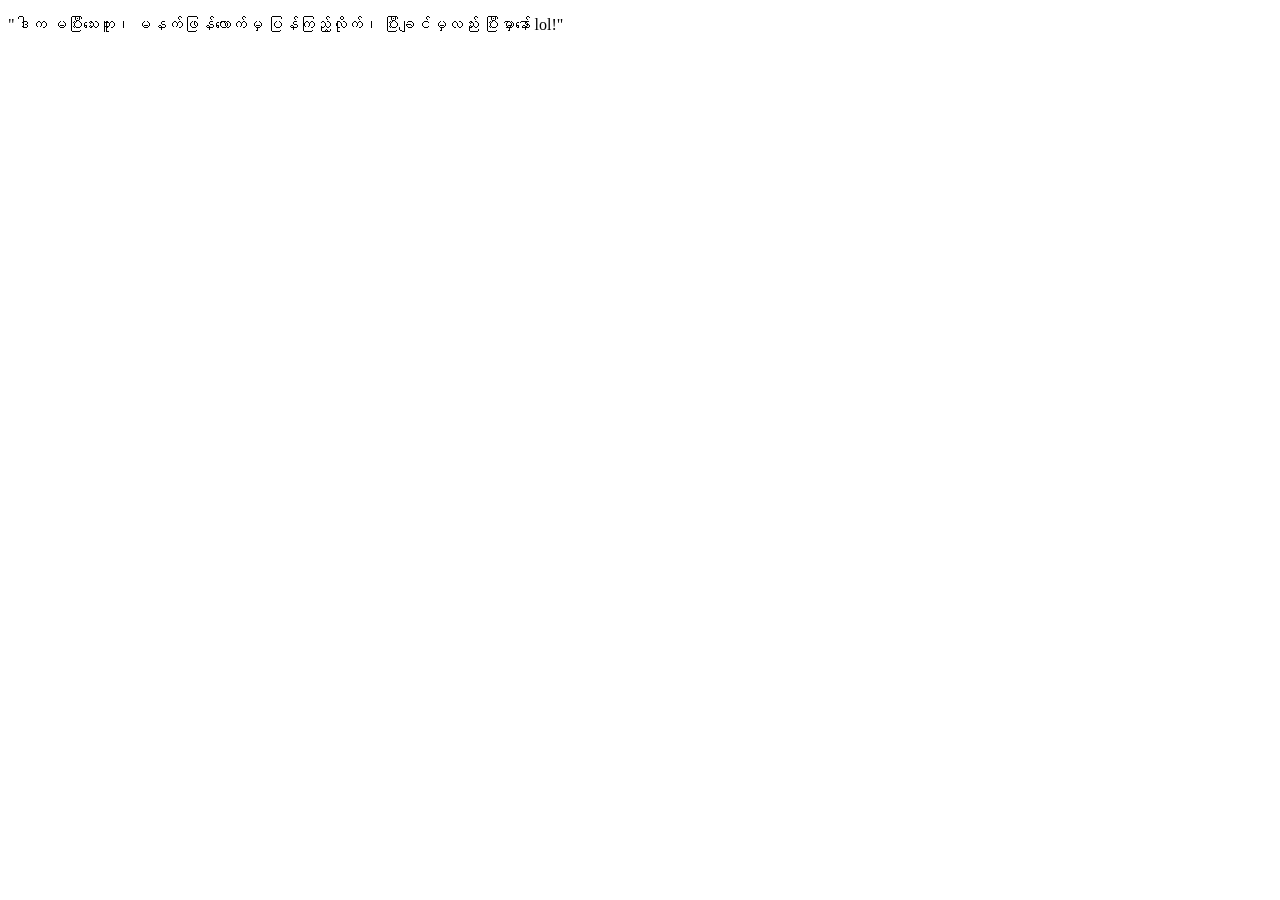
==== father.html @ 072a685b "s" ====
<!DOCTYPE html>
<html lang="en">
<head>
    <meta charset="UTF-8">
    <meta name="viewport" content="width=device-width, initial-scale=1.0">
    <title>Document</title>
</head>
<body>
    <p>"ဒါက မပြီးသေးဘူး၊ မနက်ဖြန်လောက်မှ ပြန်ကြည့်လိုက်၊ ပြီးချင်မှလည်း ပြီးမှာနော် lol!"</p>
</body>
</html>
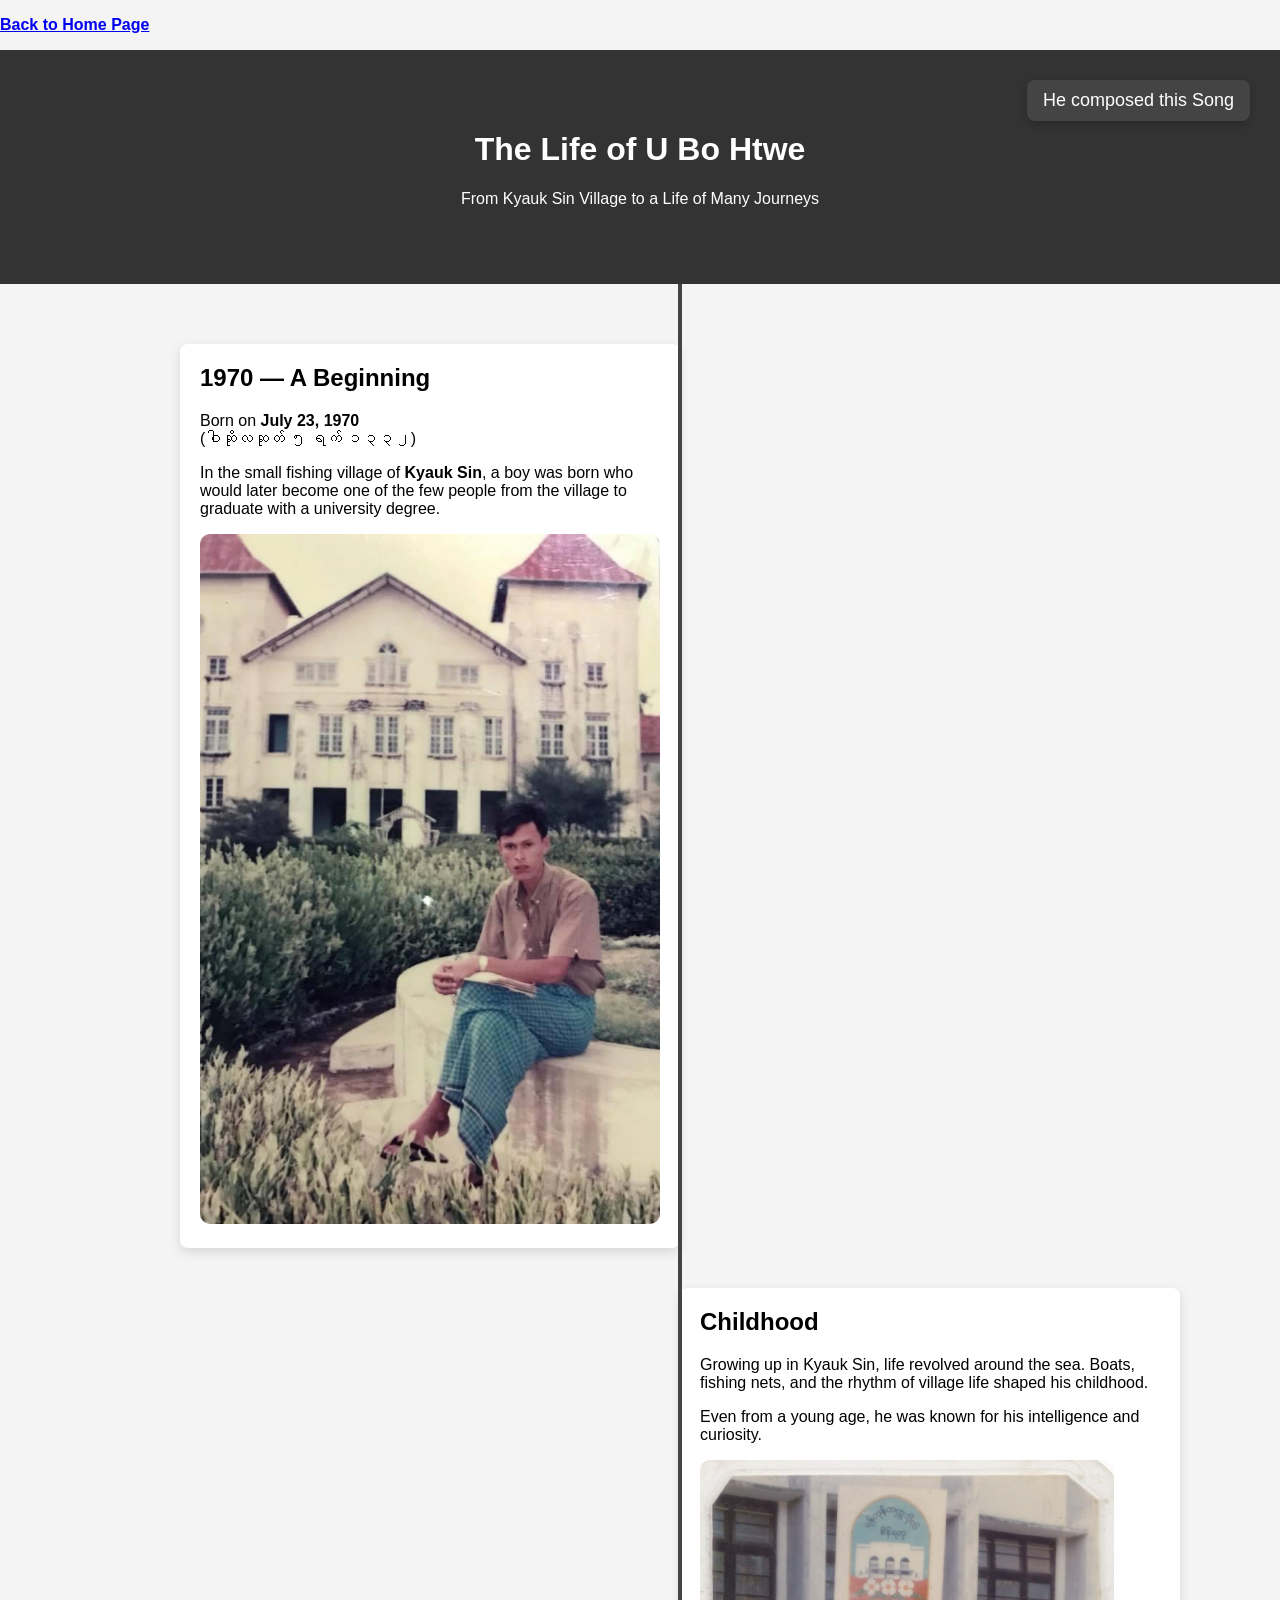
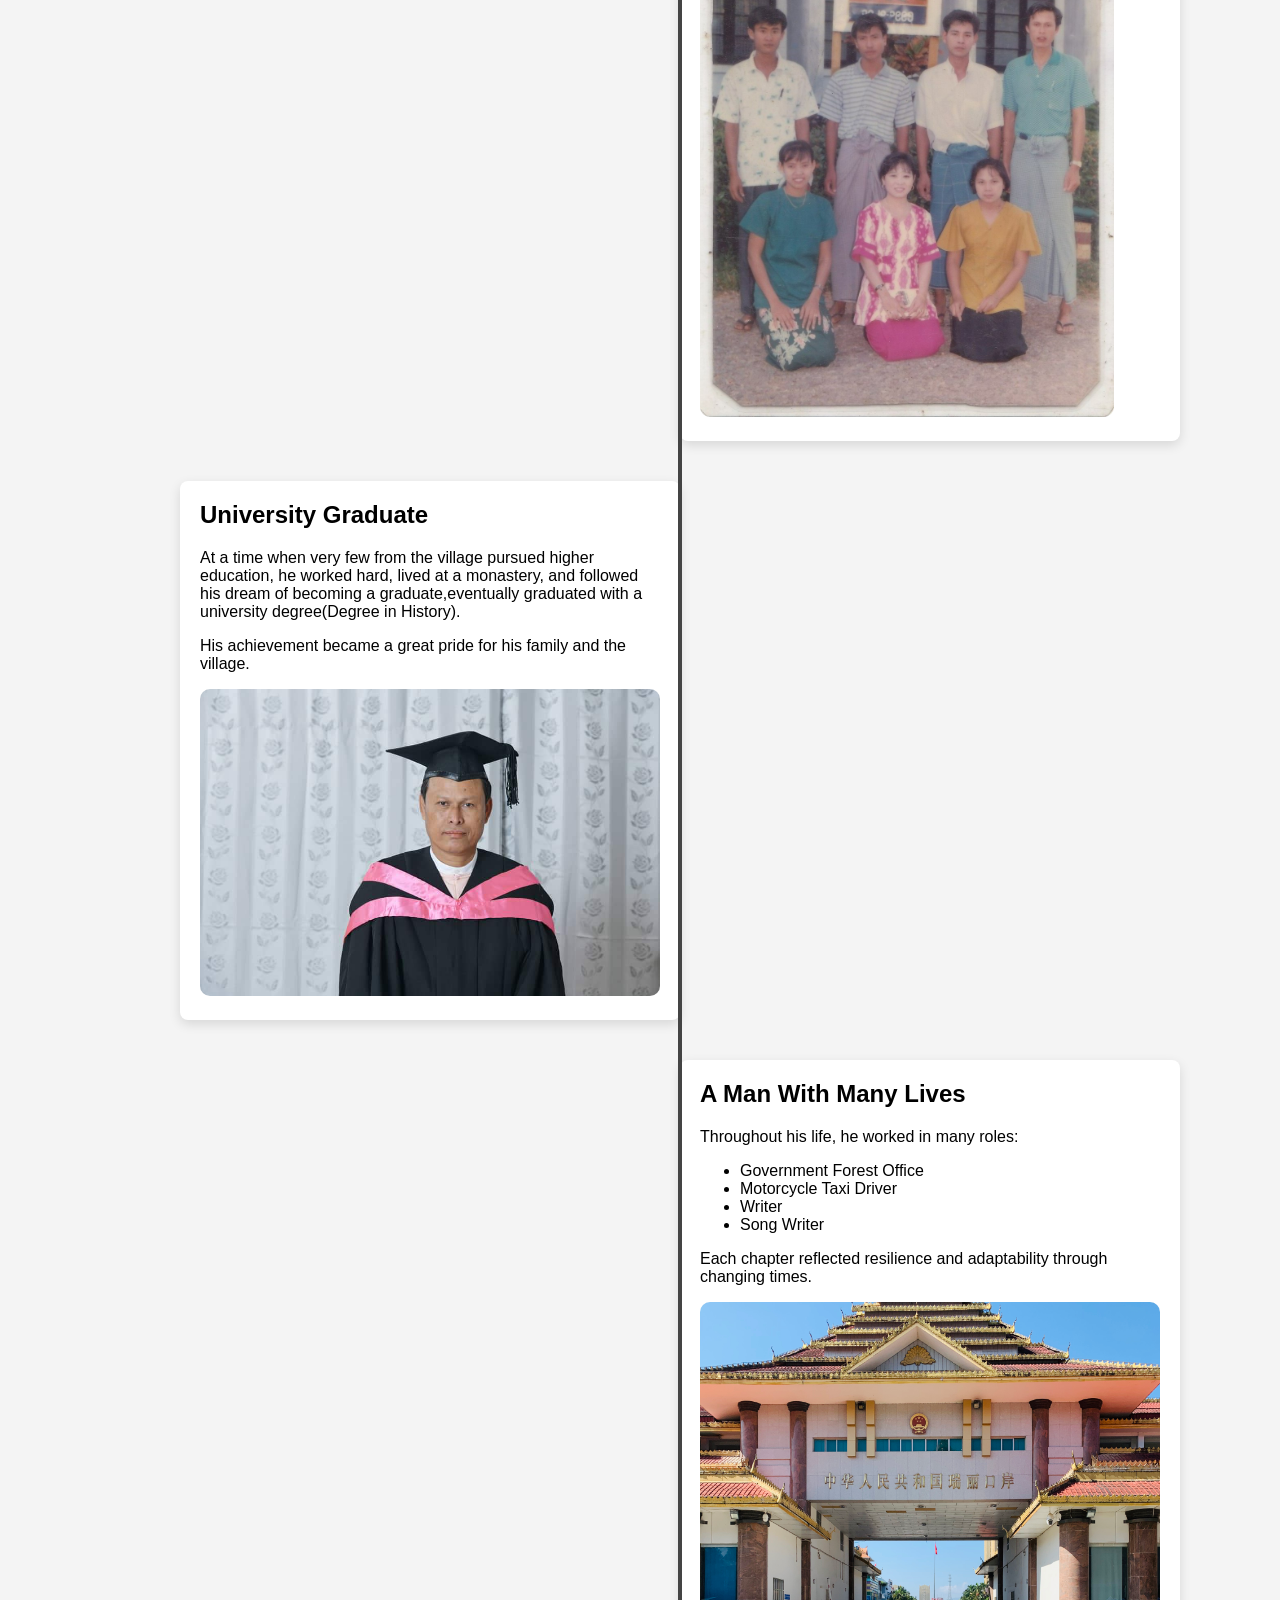
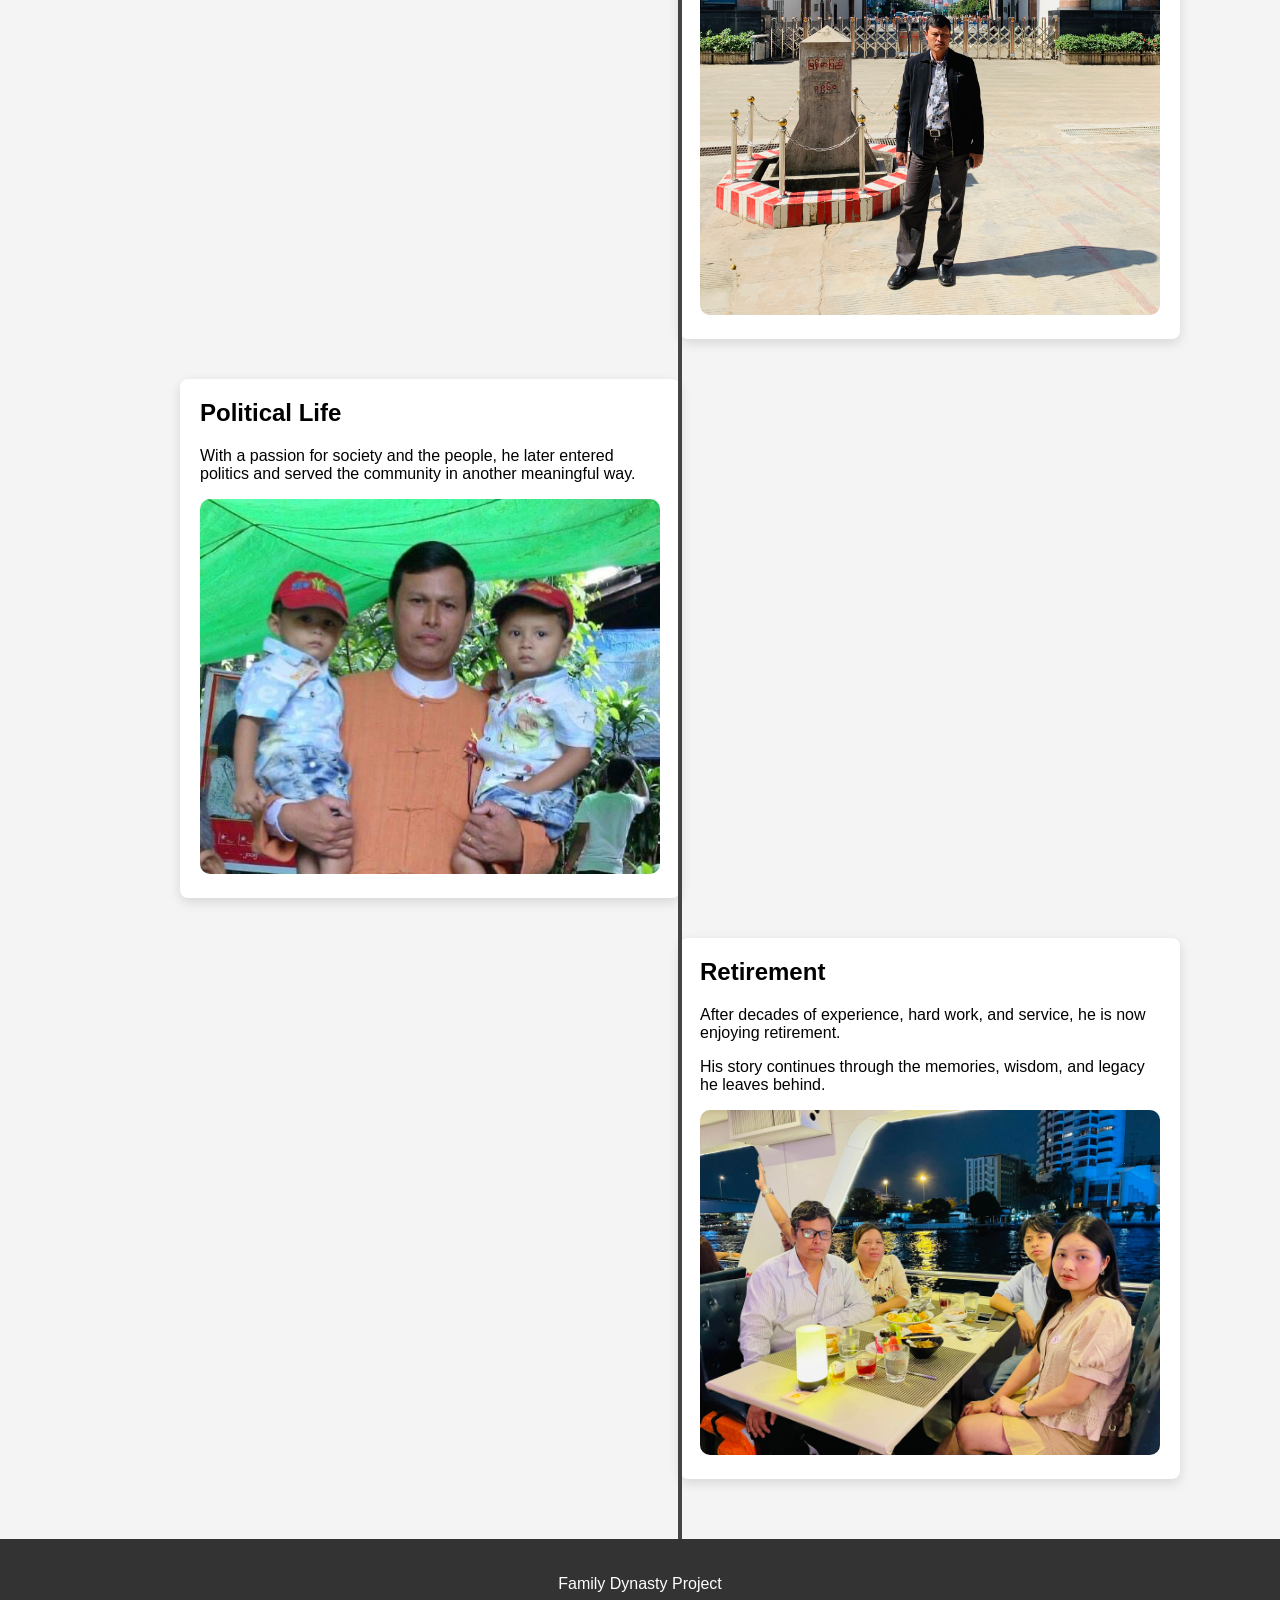
==== commit 28b64922: "Dad Page Done" ====
--- a/father.html
+++ b/father.html
@@ -1,11 +1,185 @@
 <!DOCTYPE html>
 <html lang="en">
 <head>
+<meta charset="UTF-8">
+<meta name="viewport" content="width=device-width, initial-scale=1.0">
+<p style="display: block;"><b><a href="index.html">Back to Home Page</a></b></p>
+
+<div id="google_translate_element"></div>
     <meta charset="UTF-8">
     <meta name="viewport" content="width=device-width, initial-scale=1.0">
-    <title>Document</title>
+
+<title>U Bo Htwe | Life Timeline</title>
+
+<link rel="stylesheet" href="father.css">
+
 </head>
+
 <body>
-    <p>"ဒါက မပြီးသေးဘူး၊ မနက်ဖြန်လောက်မှ ပြန်ကြည့်လိုက်၊ ပြီးချင်မှလည်း ပြီးမှာနော် lol!"</p>
+  
+
+<header class="hero">
+    <h1>The Life of U Bo Htwe</h1>
+    <p>From Kyauk Sin Village to a Life of Many Journeys</p>
+</header>
+
+    <button id="musicBtn" onclick="toggleMusic()">He composed this Song</button>
+
+<audio id="bgMusic" loop>
+    <source src="Music/Kha Yaung Lan Moh.mp3" type="audio/mpeg">
+</audio>
+
+<script>
+function googleTranslateElementInit() {
+  new google.translate.TranslateElement(
+    {pageLanguage: 'en', includedLanguages: 'my,en'},
+    'google_translate_element'
+  );
+}
+</script>
+
+<script src="//translate.google.com/translate_a/element.js?cb=googleTranslateElementInit"></script>
+
+<script>
+let music = document.getElementById("bgMusic");
+let btn = document.getElementById("musicBtn");
+
+function toggleMusic(){
+    if(music.paused){
+        music.play();
+        btn.innerHTML = "🔇 Stop Music";
+    } else {
+        music.pause();
+        btn.innerHTML = "🎵 Play Music";
+    }
+}
+</script>
+<section class="timeline">
+
+<!-- Birth -->
+<div class="container left">
+    <div class="content">
+        <h2>1970 — A Beginning</h2>
+        <p>
+        Born on <b>July 23, 1970</b><br>
+        (ဝါဆိုလဆုတ် ၅ ရက် ၁၃၃၂)
+        </p>
+        <p>
+        In the small fishing village of <b>Kyauk Sin</b>, a boy was born who
+        would later become one of the few people from the village to graduate
+        with a university degree.
+        </p>
+        <img src="Pics/IMG_2730.JPG" alt="U Bo Htwe as a child" style="width: 100%; height: auto; border-radius: 10px;">
+    </div>
+</div>
+
+<!-- Childhood -->
+<div class="container right">
+    <div class="content">
+        <h2>Childhood</h2>
+        <p>
+        Growing up in Kyauk Sin, life revolved around the sea.
+        Boats, fishing nets, and the rhythm of village life shaped his childhood.
+        </p>
+        <p>
+        Even from a young age, he was known for his intelligence and curiosity.
+        </p>
+        <img src="Pics/IMG_0004.jpg" alt="U Bo Htwe as a child" style="width: 90%; height: auto; border-radius: 10px; ">
+    </div>
+</div>
+
+<!-- Education -->
+<div class="container left">
+    <div class="content">
+        <h2>University Graduate</h2>
+        <p>
+        At a time when very few from the village pursued higher education,
+        he worked hard, lived at a monastery, and followed his dream of becoming a graduate,eventually graduated with a university degree(Degree in History).
+        </p>
+        <p>
+        His achievement became a great pride for his family and the village.
+        </p>
+        <img src="Pics/IMG_8069.JPG" alt="U Bo Htwe with his university degree" style="width: 100%; height: auto; border-radius: 10px;  ">
+    </div>
+</div>
+
+<!-- Many Roles -->
+<div class="container right">
+    <div class="content">
+        <h2>A Man With Many Lives</h2>
+        <p>Throughout his life, he worked in many roles:</p>
+
+        <ul>
+            <li>Government Forest Office</li>
+            <li>Motorcycle Taxi Driver</li>
+            <li>Writer</li>
+            <li>Song Writer</li>
+        </ul>
+
+        <p>
+        Each chapter reflected resilience and adaptability through changing times.
+        </p>
+
+        <img src="Pics/IMG_6443.jpg" alt="U Bo Htwe in his later years" style="width: 100%; height: auto; border-radius: 10px; ">
+    </div>
+</div>
+
+<!-- Politics -->
+<div class="container left">
+    <div class="content">
+        <h2>Political Life</h2>
+        <p>
+        With a passion for society and the people, he later entered politics
+        and served the community in another meaningful way.
+        </p>
+
+        <img src="Pics/IMG_2747.JPG" alt="U Bo Htwe in politics" style="width: 100%; height: auto; border-radius: 10px; ">
+    </div>
+</div>
+
+<!-- Retirement -->
+<div class="container right">
+    <div class="content">
+        <h2>Retirement</h2>
+        <p>
+        After decades of experience, hard work, and service,
+        he is now enjoying retirement.
+        </p>
+        <p>
+        His story continues through the memories, wisdom,
+        and legacy he leaves behind.
+        </p>
+        <img src="Pics/1f38b6c74c8e0b0c4ea67178cab47a54.jpeg" alt="U Bo Htwe in retirement" style="width: 100%; height: auto; border-radius: 10px;  ">
+    </div>
+</div>
+
+</section>
+
+<footer>
+<p>Family Dynasty Project</p>
+</footer>
+
+  <script>
+
+const timelineItems = document.querySelectorAll(".container");
+
+const observer = new IntersectionObserver((entries) => {
+
+    entries.forEach(entry => {
+
+        if(entry.isIntersecting){
+            entry.target.classList.add("show");
+        }
+
+    });
+
+}, { threshold: 0.2 });
+
+timelineItems.forEach(item => {
+    observer.observe(item);
+});
+
+</script>
+
 </body>
 </html>
--- a/father.css
+++ b/father.css
@@ -0,0 +1,155 @@
+body{
+    margin:0;
+    font-family:Arial, Helvetica, sans-serif;
+    background:#f4f4f4;
+}
+
+/* HERO */
+
+.hero{
+    text-align:center;
+    padding:60px 20px;
+    background:#333;
+    color:white;
+}
+
+/* TIMELINE */
+
+.timeline{
+    position:relative;
+    max-width:1000px;
+    margin:auto;
+    padding:40px 0;
+}
+
+#google_translate_element {
+    
+    position:fixed;
+    top:20px;
+    right:30px;
+    z-index:9999;
+}
+
+
+#musicBtn{
+    position: fixed;
+    top: 80px;   /* below translate bar */
+    right: 30px;
+    font-size: 18px;
+    padding: 10px 16px;
+    border-radius: 8px;
+    border: none;
+    background-color: #444;
+    color: white;
+    cursor: pointer;
+    box-shadow: 0 3px 8px rgba(0,0,0,0.2);
+    z-index: 9999;
+}
+
+#musicBtn:hover{
+    background-color: #222;
+}
+
+
+/* center vertical line */
+
+.timeline::after{
+    content:'';
+    position:absolute;
+    width:4px;
+    background:#444;
+    top:0;
+    bottom:0;
+    left:54%;
+    transform:translateX(-50%);
+}
+
+
+
+.left::after{
+    left:93%;
+}
+
+.right::after{
+    left:7%;
+}
+/* timeline containers */
+
+.container{
+    position:relative;
+    width:50%;
+    padding:20px 40px;
+
+    /* animation */
+    opacity:0;
+    transform:translateY(40px);
+    transition:all 0.8s ease;
+}
+
+/* show animation */
+
+.container.show{
+    opacity:1;
+    transform:translateY(0);
+}
+
+/* left side */
+
+.left{
+    left:0;
+}
+
+/* right side */
+
+.right{
+    left:50%;
+}
+
+/* content cards */
+
+.content{
+    padding:20px;
+    background:white;
+    border-radius:8px;
+    box-shadow:0 4px 12px rgba(0,0,0,0.12);
+    transition:transform 0.3s;
+}
+
+.content h2{
+    margin-top:0;
+}
+
+.content:hover{
+    transform:scale(1.04);
+}
+
+/* footer */
+
+footer{
+    text-align:center;
+    padding:20px;
+    background:#333;
+    color:white;
+}
+
+/* MOBILE */
+
+@media screen and (max-width:768px){
+
+.timeline::after{
+    left:20px;
+    transform:none;
+}
+
+.container{
+    width:100%;
+    padding-left:60px;
+    padding-right:20px;
+}
+
+.left,
+.right{
+    left:0;
+}
+
+}
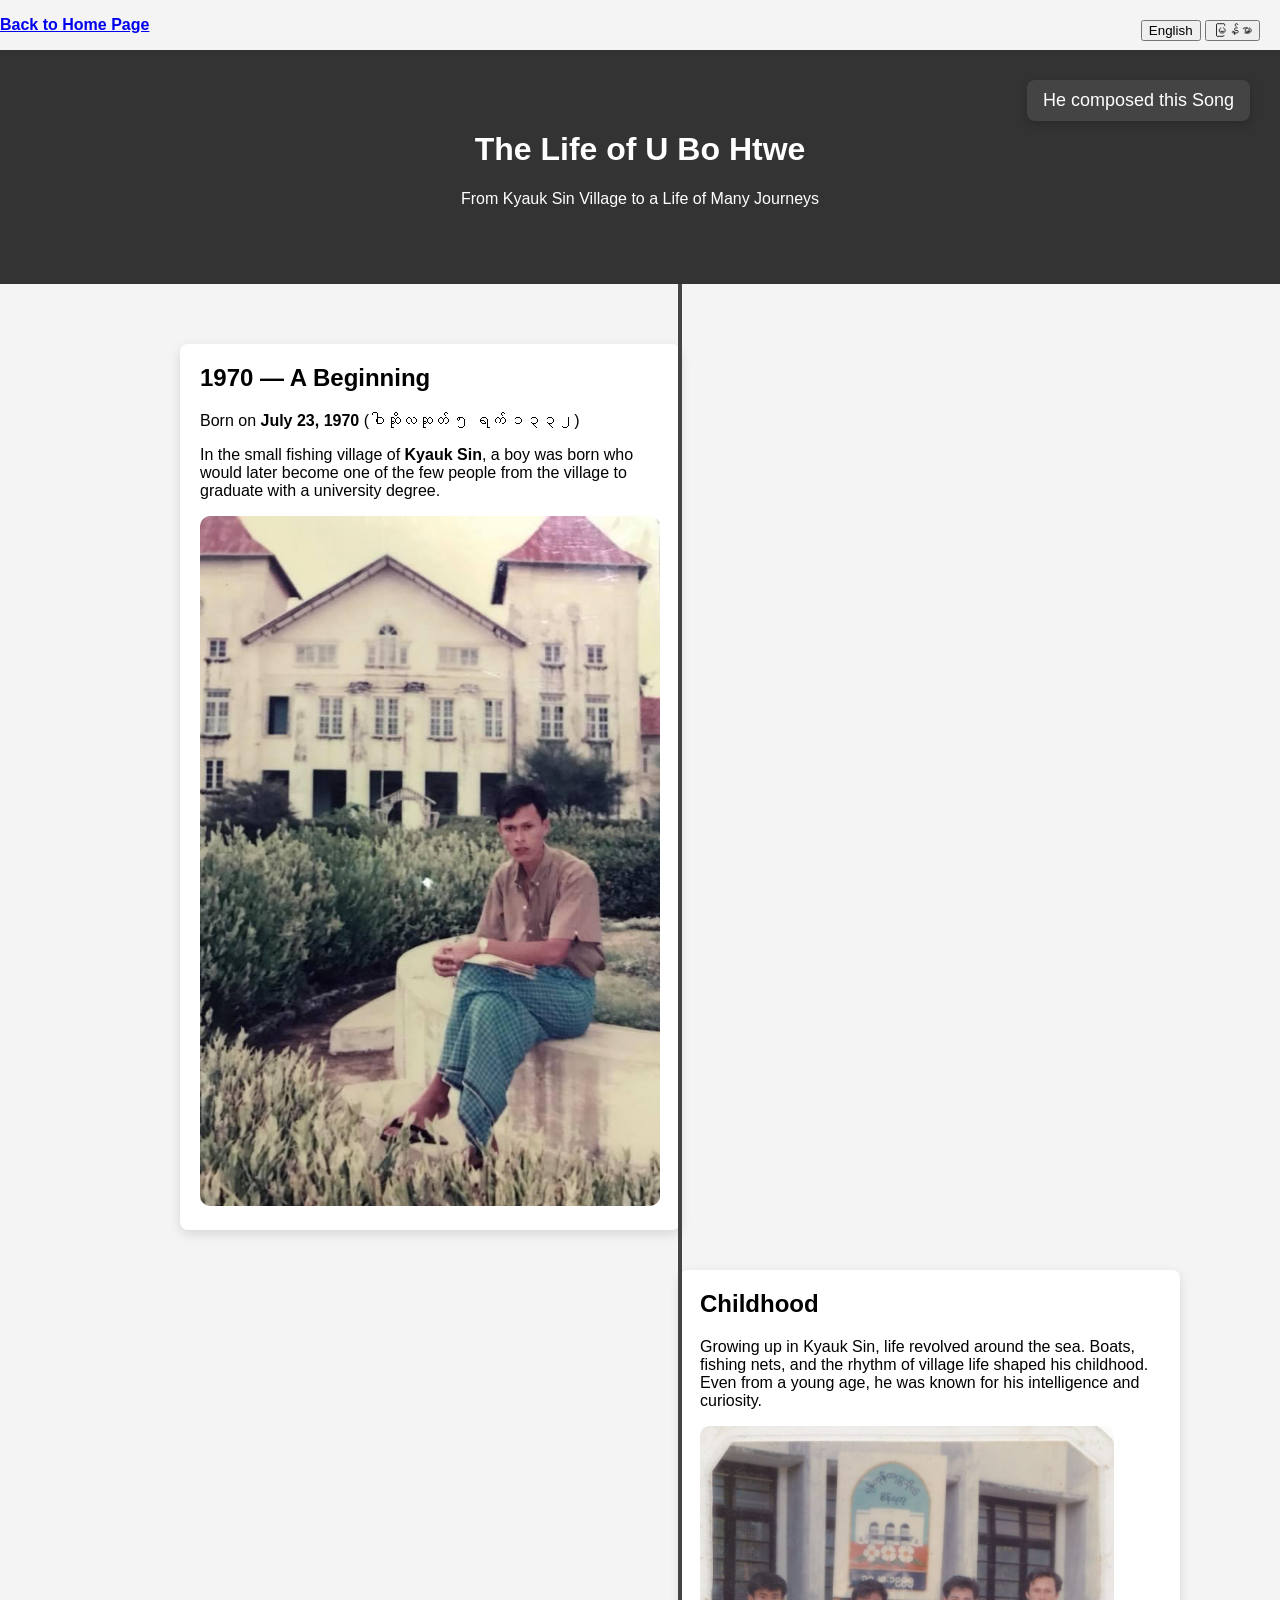
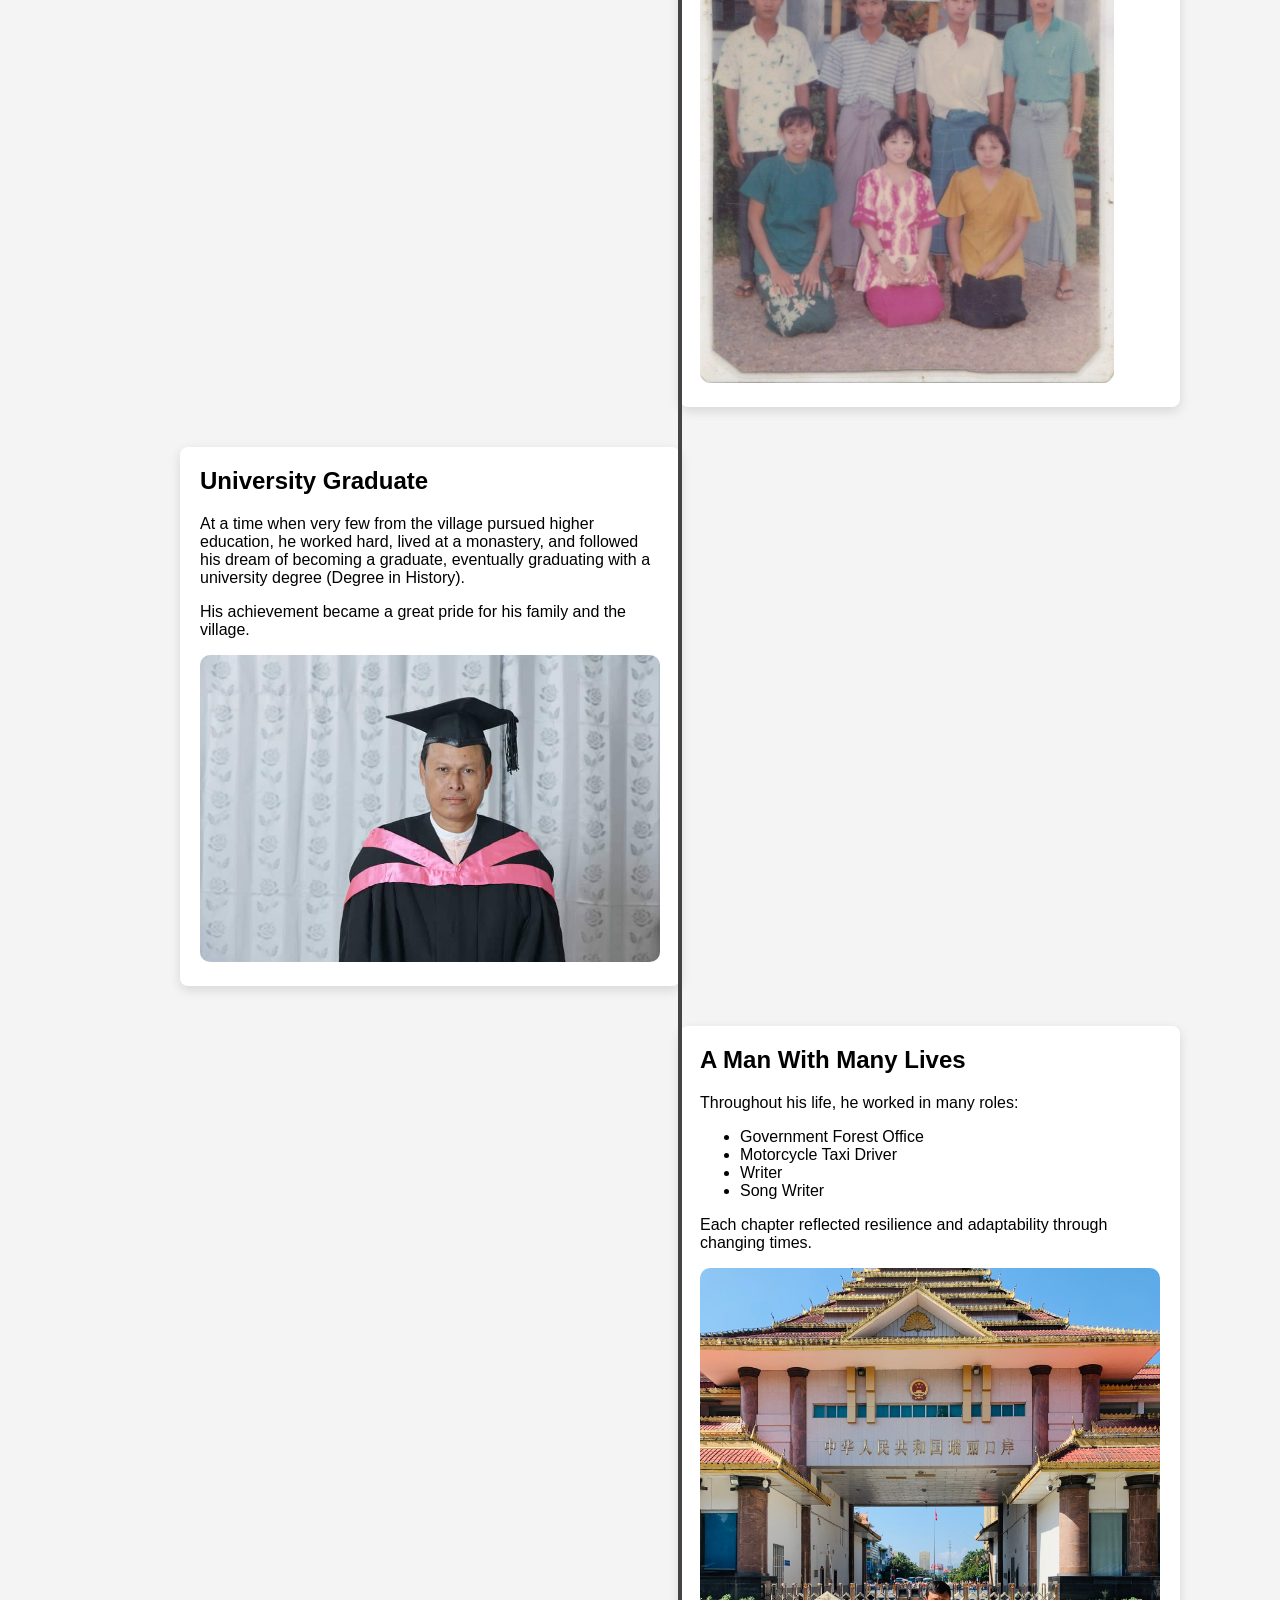
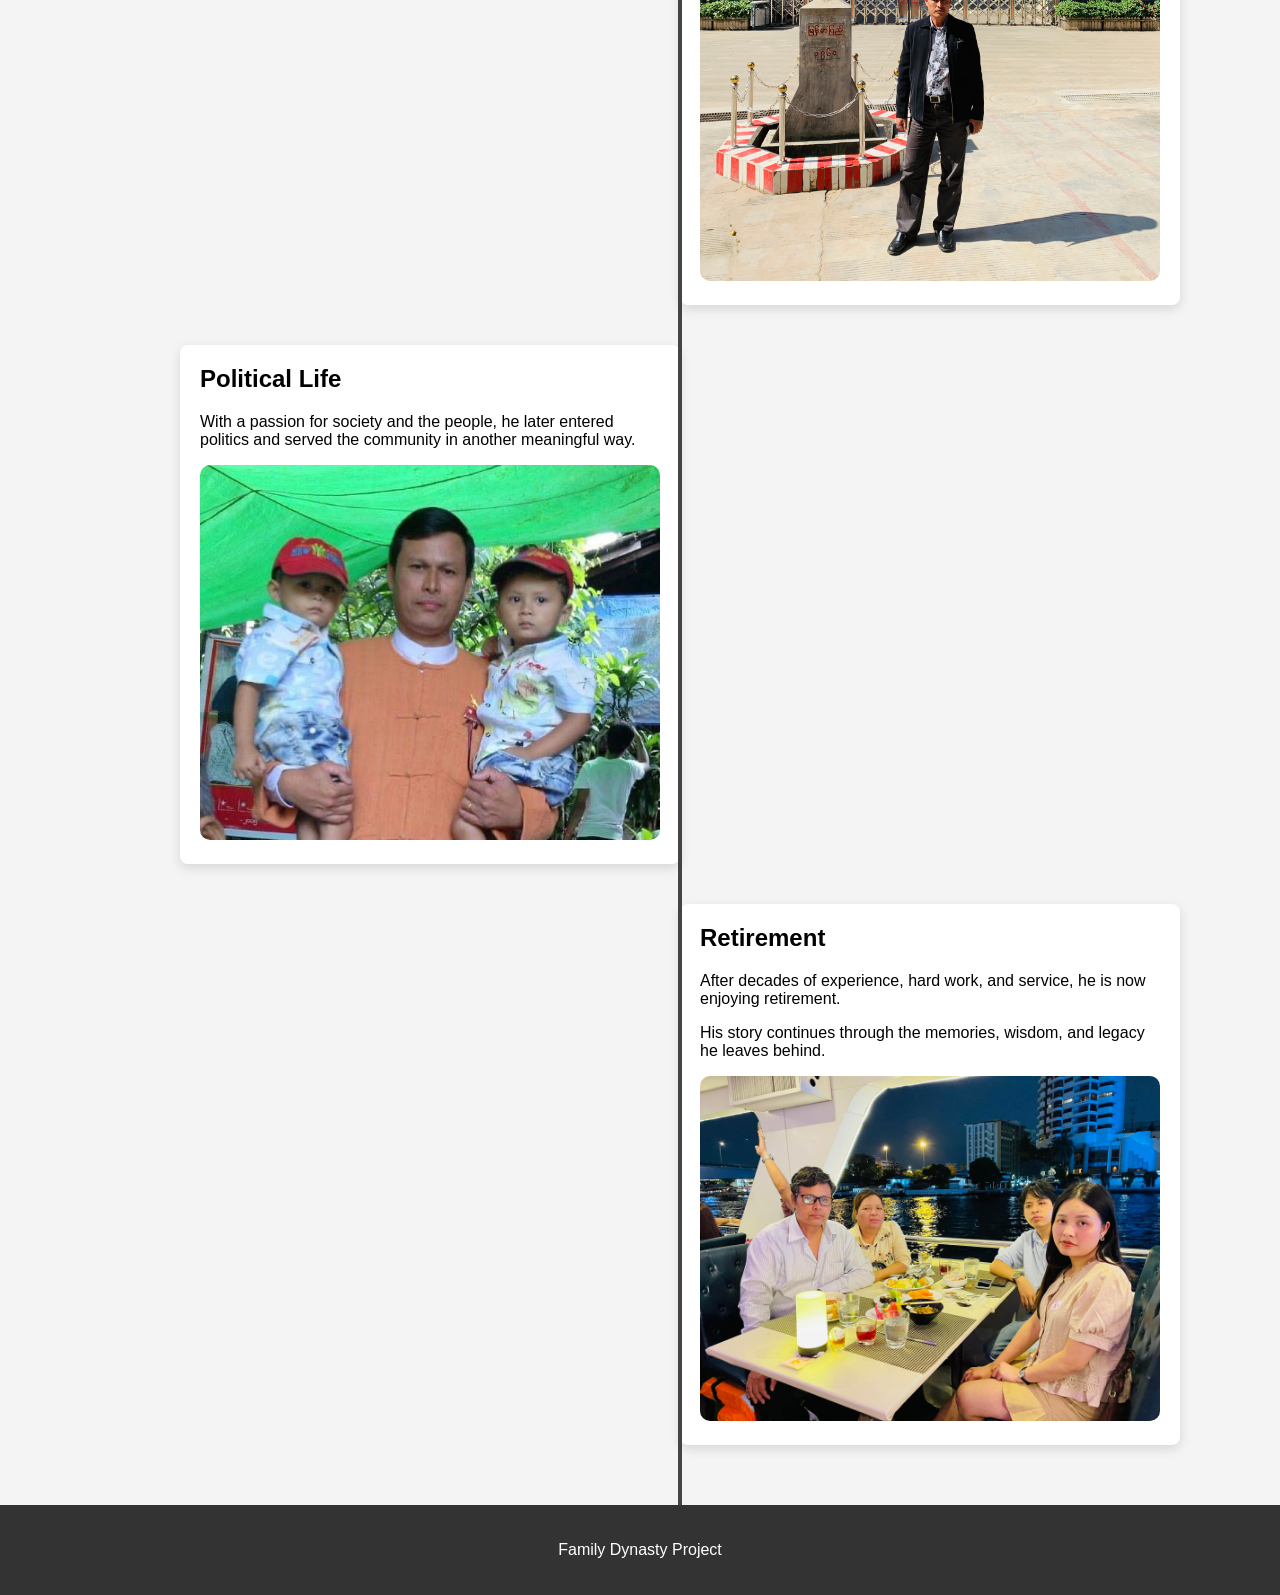
==== commit 6862fb48: "Mother" ====
--- a/father.html
+++ b/father.html
@@ -1,184 +1,197 @@
 <!DOCTYPE html>
 <html lang="en">
 <head>
-<meta charset="UTF-8">
-<meta name="viewport" content="width=device-width, initial-scale=1.0">
-<p style="display: block;"><b><a href="index.html">Back to Home Page</a></b></p>
-
-<div id="google_translate_element"></div>
     <meta charset="UTF-8">
     <meta name="viewport" content="width=device-width, initial-scale=1.0">
-
-<title>U Bo Htwe | Life Timeline</title>
-
-<link rel="stylesheet" href="father.css">
-
+    <title>U Bo Htwe | Life Timeline</title>
+    <link rel="stylesheet" href="father.css">
 </head>
 
 <body>
-  
+
+<div style="position:fixed; top:20px; right:20px; z-index:1000;">
+    <button onclick="setLang('en')">English</button>
+    <button onclick="setLang('my')">မြန်မာ</button>
+</div>
+
+<p style="display: block;"><b><a href="index.html">Back to Home Page</a></b></p>
 
 <header class="hero">
-    <h1>The Life of U Bo Htwe</h1>
-    <p>From Kyauk Sin Village to a Life of Many Journeys</p>
+    <h1>
+        <span class="en">The Life of U Bo Htwe</span>
+        <span class="my">ဦးဘိုထွေး၏ ဘဝဇာတ်ကြောင်း</span>
+    </h1>
+    <p>
+        <span class="en">From Kyauk Sin Village to a Life of Many Journeys</span>
+        <span class="my">ကျောက်ဆင်ရွာမှ စတင်ပြီး ဘဝခရီးများစွာကို ဖြတ်သန်းခဲ့သောသူ</span>
+    </p>
 </header>
 
-    <button id="musicBtn" onclick="toggleMusic()">He composed this Song</button>
+<button id="musicBtn" onclick="toggleMusic()">
+    <span class="en">He composed this Song</span>
+    <span class="my">ဤသီချင်းကို သူကိုယ်တိုင် ရေးစပ်ခဲ့သည်</span>
+</button>
 
 <audio id="bgMusic" loop>
     <source src="Music/Kha Yaung Lan Moh.mp3" type="audio/mpeg">
 </audio>
 
-<script>
-function googleTranslateElementInit() {
-  new google.translate.TranslateElement(
-    {pageLanguage: 'en', includedLanguages: 'my,en'},
-    'google_translate_element'
-  );
-}
-</script>
-
-<script src="//translate.google.com/translate_a/element.js?cb=googleTranslateElementInit"></script>
-
-<script>
-let music = document.getElementById("bgMusic");
-let btn = document.getElementById("musicBtn");
-
-function toggleMusic(){
-    if(music.paused){
-        music.play();
-        btn.innerHTML = "🔇 Stop Music";
-    } else {
-        music.pause();
-        btn.innerHTML = "🎵 Play Music";
-    }
-}
-</script>
 <section class="timeline">
 
-<!-- Birth -->
-<div class="container left">
-    <div class="content">
-        <h2>1970 — A Beginning</h2>
-        <p>
-        Born on <b>July 23, 1970</b><br>
-        (ဝါဆိုလဆုတ် ၅ ရက် ၁၃၃၂)
-        </p>
-        <p>
-        In the small fishing village of <b>Kyauk Sin</b>, a boy was born who
-        would later become one of the few people from the village to graduate
-        with a university degree.
-        </p>
-        <img src="Pics/IMG_2730.JPG" alt="U Bo Htwe as a child" style="width: 100%; height: auto; border-radius: 10px;">
+    <div class="container left">
+        <div class="content">
+            <h2>
+                <span class="en">1970 — A Beginning</span>
+                <span class="my">၁၉၇၀ — အစပြုခြင်း</span>
+            </h2>
+            <p>
+                <span class="en">Born on <b>July 23, 1970</b> (ဝါဆိုလဆုတ် ၅ ရက် ၁၃၃၂)</span>
+                <span class="my">မွေးသက္ကရာဇ် - <b>၁၉၇၀ ခုနှစ်၊ ဇူလိုင်လ ၂၃ ရက်</b> (ဝါဆိုလဆုတ် ၅ ရက် ၁၃၃၂)</span>
+            </p>
+            <p>
+                <span class="en">In the small fishing village of <b>Kyauk Sin</b>, a boy was born who would later become one of the few people from the village to graduate with a university degree.</span>
+                <span class="my"><b>ကျောက်ဆင်</b> ဆိုတဲ့ တံငါရွာလေးမှာ မွေးဖွားခဲ့တဲ့ ဒီကလေးငယ်ဟာ နောင်တစ်ချိန်မှာတော့ တစ်ရွာလုံးမှာ လက်ချိုးရေတွက်လို့ရတဲ့ ဘွဲ့ရပညာတတ်တစ်ယောက် ဖြစ်လာခဲ့ပါတယ်။</span>
+            </p>
+            <img src="Pics/IMG_2730.JPG" alt="U Bo Htwe as a child" style="width: 100%; height: auto; border-radius: 10px;">
+        </div>
     </div>
-</div>
 
-<!-- Childhood -->
-<div class="container right">
-    <div class="content">
-        <h2>Childhood</h2>
-        <p>
-        Growing up in Kyauk Sin, life revolved around the sea.
-        Boats, fishing nets, and the rhythm of village life shaped his childhood.
-        </p>
-        <p>
-        Even from a young age, he was known for his intelligence and curiosity.
-        </p>
-        <img src="Pics/IMG_0004.jpg" alt="U Bo Htwe as a child" style="width: 90%; height: auto; border-radius: 10px; ">
+    <div class="container right">
+        <div class="content">
+            <h2>
+                <span class="en">Childhood</span>
+                <span class="my">ကလေးဘဝ</span>
+            </h2>
+            <p>
+                <span class="en">Growing up in Kyauk Sin, life revolved around the sea. Boats, fishing nets, and the rhythm of village life shaped his childhood. Even from a young age, he was known for his intelligence and curiosity.</span>
+                <span class="my">ကျောက်ဆင်ရွာမှာ ကြီးပြင်းခဲ့ရတဲ့ သူ့ရဲ့ကလေးဘဝဟာ ပင်လယ်ပြင်၊ လှေတွေ၊ ပိုက်ကွန်တွေနဲ့ ကျေးလက်ရွာရဲ့ အငွေ့အသက်တွေကြားမှာပဲ ပုံဖော်ခဲ့တာပါ။ ငယ်စဉ်ကတည်းက သူဟာ ဉာဏ်ရည်ထက်မြက်ပြီး စူးစမ်းလိုစိတ်ရှိသူအဖြစ် လူသိများခဲ့ပါတယ်။</span>
+            </p>
+            <img src="Pics/IMG_0004.jpg" alt="U Bo Htwe as a child" style="width: 90%; height: auto; border-radius: 10px;">
+        </div>
     </div>
-</div>
 
-<!-- Education -->
-<div class="container left">
-    <div class="content">
-        <h2>University Graduate</h2>
-        <p>
-        At a time when very few from the village pursued higher education,
-        he worked hard, lived at a monastery, and followed his dream of becoming a graduate,eventually graduated with a university degree(Degree in History).
-        </p>
-        <p>
-        His achievement became a great pride for his family and the village.
-        </p>
-        <img src="Pics/IMG_8069.JPG" alt="U Bo Htwe with his university degree" style="width: 100%; height: auto; border-radius: 10px;  ">
+    <div class="container left">
+        <div class="content">
+            <h2>
+                <span class="en">University Graduate</span>
+                <span class="my">တက္ကသိုလ်ဘွဲ့ရတစ်ဦး</span>
+            </h2>
+            <p>
+                <span class="en">At a time when very few from the village pursued higher education, he worked hard, lived at a monastery, and followed his dream of becoming a graduate, eventually graduating with a university degree (Degree in History).</span>
+                <span class="my">အဆင့်မြင့်ပညာသင်ကြားဖို့ ခဲယဉ်းတဲ့ခေတ်ကာလမှာ သူဟာ ဘုန်းတော်ကြီးကျောင်းမှာ နေထိုင်ရင်း ကြိုးစားအားထုတ်ခဲ့ပါတယ်။ နောက်ဆုံးမှာတော့ သူဖြစ်ချင်တဲ့ အိပ်မက်အတိုင်း သမိုင်းအထူးပြုဖြင့် တက္ကသိုလ်ဘွဲ့ကို ရရှိခဲ့ပါတယ်။</span>
+            </p>
+            <p>
+                <span class="en">His achievement became a great pride for his family and the village.</span>
+                <span class="my">ဒီအောင်မြင်မှုဟာ သူ့မိသားစုအတွက်သာမက တစ်ရွာလုံးအတွက်ပါ ဂုဏ်ယူစရာ မှတ်တိုင်တစ်ခု ဖြစ်ခဲ့ရပါတယ်။</span>
+            </p>
+            <img src="Pics/IMG_8069.JPG" alt="U Bo Htwe with his university degree" style="width: 100%; height: auto; border-radius: 10px;">
+        </div>
     </div>
-</div>
 
-<!-- Many Roles -->
-<div class="container right">
-    <div class="content">
-        <h2>A Man With Many Lives</h2>
-        <p>Throughout his life, he worked in many roles:</p>
+    <div class="container right">
+        <div class="content">
+            <h2>
+                <span class="en">A Man With Many Lives</span>
+                <span class="my">ဘဝပေါင်းများစွာကို ပိုင်ဆိုင်သူ</span>
+            </h2>
+            <p>
+                <span class="en">Throughout his life, he worked in many roles:</span>
+                <span class="my">သူ့ဘဝတစ်လျှောက်မှာ မတူညီတဲ့ လုပ်ငန်းခွင်နယ်ပယ်များစွာမှာ တာဝန်ထမ်းဆောင်ခဲ့ပါတယ် -</span>
+            </p>
+            <ul>
+                <li><span class="en">Government Forest Office</span><span class="my">သစ်တောဦးစီးဌာန ဝန်ထမ်း</span></li>
+                <li><span class="en">Motorcycle Taxi Driver</span><span class="my">ကယ်ရီမောင်းသူ</span></li>
+                <li><span class="en">Writer</span><span class="my">စာရေးဆရာ</span></li>
+                <li><span class="en">Song Writer</span><span class="my">တေးရေးဆရာ</span></li>
+            </ul>
+            <p>
+                <span class="en">Each chapter reflected resilience and adaptability through changing times.</span>
+                <span class="my">ဘဝရဲ့ အခန်းကဏ္ဍတိုင်းဟာ ပြောင်းလဲလာတဲ့ ခေတ်စနစ်တွေကြားမှာ ကြံ့ကြံ့ခံနိုင်မှုနဲ့ လိုက်လျောညီထွေရှိမှုတွေကို ထင်ဟပ်စေပါတယ်။</span>
+            </p>
+            <img src="Pics/IMG_6443.jpg" alt="U Bo Htwe in his later years" style="width: 100%; height: auto; border-radius: 10px;">
+        </div>
+    </div>
 
-        <ul>
-            <li>Government Forest Office</li>
-            <li>Motorcycle Taxi Driver</li>
-            <li>Writer</li>
-            <li>Song Writer</li>
-        </ul>
+    <div class="container left">
+        <div class="content">
+            <h2>
+                <span class="en">Political Life</span>
+                <span class="my">နိုင်ငံရေးဘဝ</span>
+            </h2>
+            <p>
+                <span class="en">With a passion for society and the people, he later entered politics and served the community in another meaningful way.</span>
+                <span class="my">လူ့အဖွဲ့အစည်းနဲ့ ပြည်သူလူထုအပေါ် ထားရှိတဲ့ စေတနာကြောင့် နောက်ပိုင်းမှာ နိုင်ငံရေးလောကထဲကို ဝင်ရောက်ခဲ့ပြီး မိမိရပ်ရွာနဲ့ ပတ်ဝန်းကျင်အတွက် အဓိပ္ပာယ်ရှိတဲ့ ဝန်ဆောင်မှုတွေကို ပေးဆပ်ခဲ့ပါတယ်။</span>
+            </p>
+            <img src="Pics/IMG_2747.JPG" alt="U Bo Htwe in politics" style="width: 100%; height: auto; border-radius: 10px;">
+        </div>
+    </div>
 
-        <p>
-        Each chapter reflected resilience and adaptability through changing times.
-        </p>
-
-        <img src="Pics/IMG_6443.jpg" alt="U Bo Htwe in his later years" style="width: 100%; height: auto; border-radius: 10px; ">
+    <div class="container right">
+        <div class="content">
+            <h2>
+                <span class="en">Retirement</span>
+                <span class="my">အနားယူချိန်</span>
+            </h2>
+            <p>
+                <span class="en">After decades of experience, hard work, and service, he is now enjoying retirement.</span>
+                <span class="my">ဆယ်စုနှစ်များစွာ အတွေ့အကြုံတွေ၊ ကြိုးစားမှုတွေနဲ့ ပေးဆပ်မှုတွေပြီးနောက်မှာတော့ အခုအခါမှာ အေးအေးချမ်းချမ်း အနားယူနေပြီ ဖြစ်ပါတယ်။</span>
+            </p>
+            <p>
+                <span class="en">His story continues through the memories, wisdom, and legacy he leaves behind.</span>
+                <span class="my">သူ့ရဲ့ ဘဝဇာတ်ကြောင်းဟာ သူချန်ရစ်ခဲ့တဲ့ အမှတ်တရတွေ၊ အသိပညာဗဟုသုတတွေနဲ့ အမွေအနှစ်တွေကတစ်ဆင့် ဆက်လက်ရှင်သန်နေဦးမှာပါ။</span>
+            </p>
+            <img src="Pics/1f38b6c74c8e0b0c4ea67178cab47a54.jpeg" alt="U Bo Htwe in retirement" style="width: 100%; height: auto; border-radius: 10px;">
+        </div>
     </div>
-</div>
-
-<!-- Politics -->
-<div class="container left">
-    <div class="content">
-        <h2>Political Life</h2>
-        <p>
-        With a passion for society and the people, he later entered politics
-        and served the community in another meaningful way.
-        </p>
-
-        <img src="Pics/IMG_2747.JPG" alt="U Bo Htwe in politics" style="width: 100%; height: auto; border-radius: 10px; ">
-    </div>
-</div>
-
-<!-- Retirement -->
-<div class="container right">
-    <div class="content">
-        <h2>Retirement</h2>
-        <p>
-        After decades of experience, hard work, and service,
-        he is now enjoying retirement.
-        </p>
-        <p>
-        His story continues through the memories, wisdom,
-        and legacy he leaves behind.
-        </p>
-        <img src="Pics/1f38b6c74c8e0b0c4ea67178cab47a54.jpeg" alt="U Bo Htwe in retirement" style="width: 100%; height: auto; border-radius: 10px;  ">
-    </div>
-</div>
 
 </section>
 
 <footer>
-<p>Family Dynasty Project</p>
+    <p>Family Dynasty Project</p>
 </footer>
 
-  <script>
+<script>
+    let music = document.getElementById("bgMusic");
+    let btn = document.getElementById("musicBtn");
 
-const timelineItems = document.querySelectorAll(".container");
+    function toggleMusic() {
+        if (music.paused) {
+            music.play();
+            btn.innerHTML = "🔇 Stop Music";
+        } else {
+            music.pause();
+            btn.innerHTML = "🎵 Play Music";
+        }
+    }
 
-const observer = new IntersectionObserver((entries) => {
+    function setLang(lang) {
+        const en = document.querySelectorAll(".en");
+        const my = document.querySelectorAll(".my");
 
-    entries.forEach(entry => {
+        if (lang === "my") {
+            en.forEach(e => e.style.display = "none");
+            my.forEach(e => e.style.display = "inline");
+        } else {
+            en.forEach(e => e.style.display = "inline");
+            my.forEach(e => e.style.display = "none");
+        }
+    }
 
-        if(entry.isIntersecting){
-            entry.target.classList.add("show");
-        }
+    // Set default language
+    setLang("en");
 
+    const timelineItems = document.querySelectorAll(".container");
+    const observer = new IntersectionObserver((entries) => {
+        entries.forEach(entry => {
+            if (entry.isIntersecting) {
+                entry.target.classList.add("show");
+            }
+        });
+    }, { threshold: 0.2 });
+
+    timelineItems.forEach(item => {
+        observer.observe(item);
     });
-
-}, { threshold: 0.2 });
-
-timelineItems.forEach(item => {
-    observer.observe(item);
-});
-
 </script>
 
 </body>
